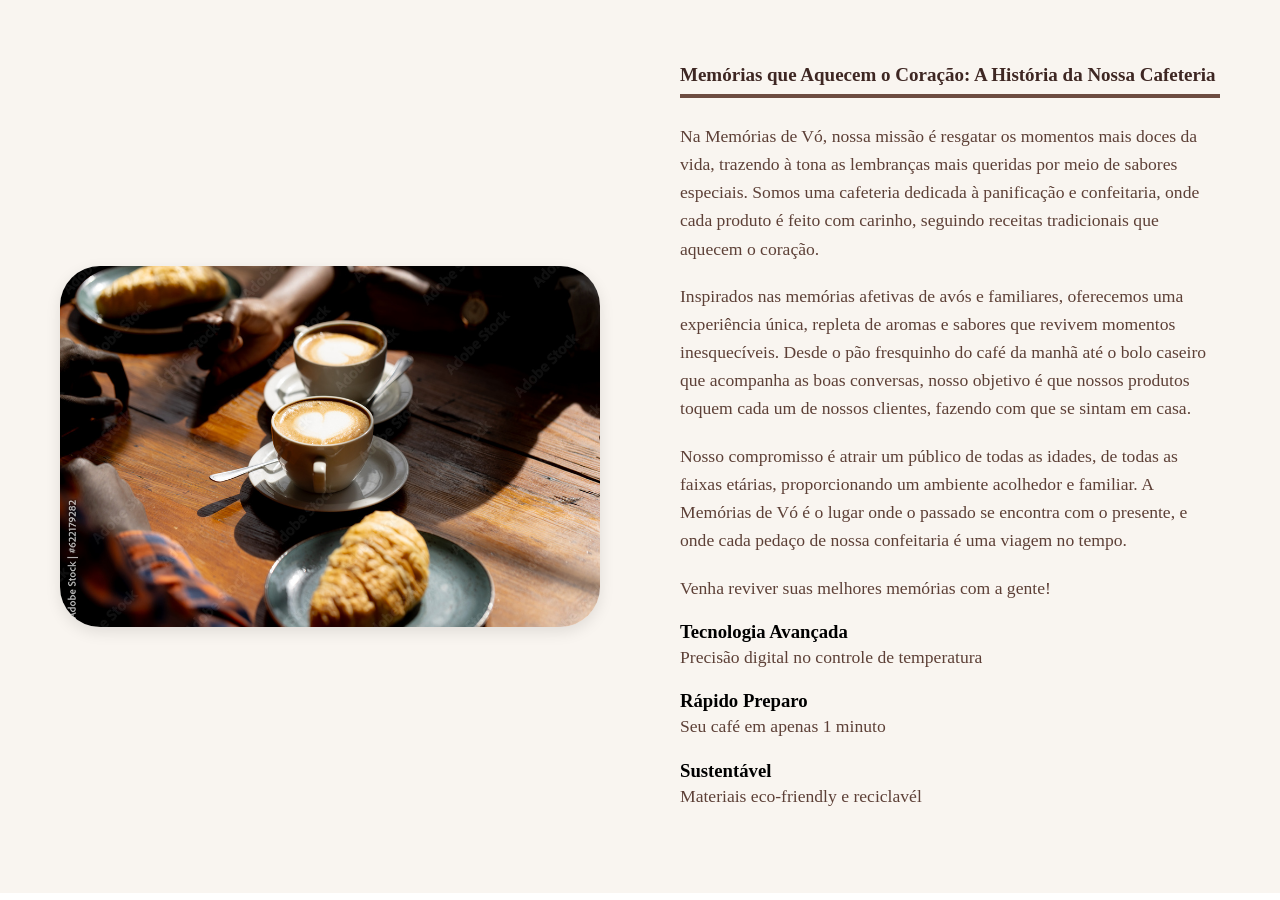
==== sobre.html @ 6e7ff7e7 "primeira alteração" ====
<!DOCTYPE html>
<html lang="pt-br">
<head>
    <meta charset="UTF-8">
    <meta name="viewport" content="width=device-width, initial-scale=1.0">
    <title>Document</title>
    <link rel="stylesheet" href="./sobre.css">
</head>
<body>
    <section class="sobre">
        <div class="sobre-container">
            <div class="sobre-conteudo">
                <h2>Memórias que Aquecem o Coração: A História da Nossa Cafeteria</h2>
                <p>
                    Na Memórias de Vó, nossa missão é resgatar os momentos mais doces da vida, trazendo à tona as lembranças mais queridas por meio de sabores especiais.
                    Somos uma cafeteria dedicada à panificação e confeitaria, onde cada produto é feito com carinho, seguindo receitas tradicionais que aquecem o coração.
                </p>
                <p>
                    Inspirados nas memórias afetivas de avós e familiares, oferecemos uma experiência única, repleta de aromas e sabores que revivem momentos inesquecíveis. 
                    Desde o pão fresquinho do café da manhã até o bolo caseiro que acompanha as boas conversas, nosso objetivo é que nossos produtos toquem cada um de nossos clientes, fazendo com que se sintam em casa.
                </p>
                <p>
                    Nosso compromisso é atrair um público de todas as idades, de todas as faixas etárias, proporcionando um ambiente acolhedor e familiar.
                    A Memórias de Vó é o lugar onde o passado se encontra com o presente, e onde cada pedaço de nossa confeitaria é uma viagem no tempo. 
                </p>
                <p>
                    Venha reviver suas melhores memórias com a gente!
                </p>
                <div class="destaque">
                    <div class="destaque-item">
                        <div class="destaque-icone"></div>
                        <h3>Tecnologia Avançada</h3>
                        <p>Precisão digital no controle de temperatura</p>
                        <div class="destaque-icone"></div>
                        <h3>Rápido Preparo</h3>
                        <p>Seu café em apenas 1 minuto</p>
                        <div class="destaque-icone"></div>
                        <h3>Sustentável</h3>
                        <p>Materiais eco-friendly e reciclavél</p>
                    </div>
                </div>
            </div>
            <div class="sobre-imagem">
                <img src="./assets/img/foto3.jpg" alt="" class="imagem">
            </div>
        </div>
    </section>
</body>
</html>
---- sobre.css ----
* {
    margin: 0;
    padding: 0;
    border: 0;
    box-sizing: border-box; 
}

.sobre {
    /* Cor de fundo suave */
    background-color: #f9f5f0;
    padding: 4rem 0; 
}

.sobre-container {
    max-width: 1200px;
    margin: 0 auto;
    padding: 0 20px;
    display: flex;
    flex-wrap: wrap; /* Para quebrar o texto em multiplas linhas */
    align-items: center;
    gap: 3rem;
}

.sobre-conteudo {
    flex: 1; /* Para preencher o texto no espaço do container */
    min-width: 300px;
    order: 2; /* texto vai para a direita para aparecer depois da imagem */
}

.sobre-imagem {
    flex: 1;
    min-width: 300px;
    margin-right: 2rem;
    order: 1; /* Imagem vai para a esquerda para aparecer antes do texto */
    border-radius: 40px;
    overflow: hidden;
    box-shadow: 0 5px 15px rgba(0,0,0,0.1); 
}

.sobre h2 {
    /* Cor marrom escuro */
    color: #3e2723;
    font-size: 19px;
    margin-bottom: 1.5rem;
    position: relative;
}

/* Barra decorativa sob o título */
.sobre h2::after {
    content: '';
    display: block;
    width: 540px;
    height: 4px;
    background-color: #6d4c41;
    margin-top: 0.5rem;
}

.sobre p {
    color: #5d4037;
    line-height: 1.6;
    margin-bottom: 1.2rem;
    font-size: 1.1rem;
}

.sobre-imagem img {
    width: 100%;
    height: auto;
    display: block; /* Para a imagem ocupar a largura total da div */
    transition: transform 0.3s ease;
}

/* Evento de zoom na imagem */
.sobre-imagem:hover img {
    transform: scale(1.03);
}

.detaques {
    display: grid;
    grid-template-columns: repeat(auto-fit), minmax(200px, 1fr);
    gap: 1rem;
    margin-top: 2rem;
}

/* Responsividade do site */
@media (max-width: 768px) {
    .sobre-container {
        flex-direction: column;
    }

    .sobre-conteudo, .sobre-imagem {
        order: initial; /* Reseta a ordem para o fluxo normal */
        min-width: 100%;
    }

    .sobre h2 {
        font-size: 2rem;
    }
}
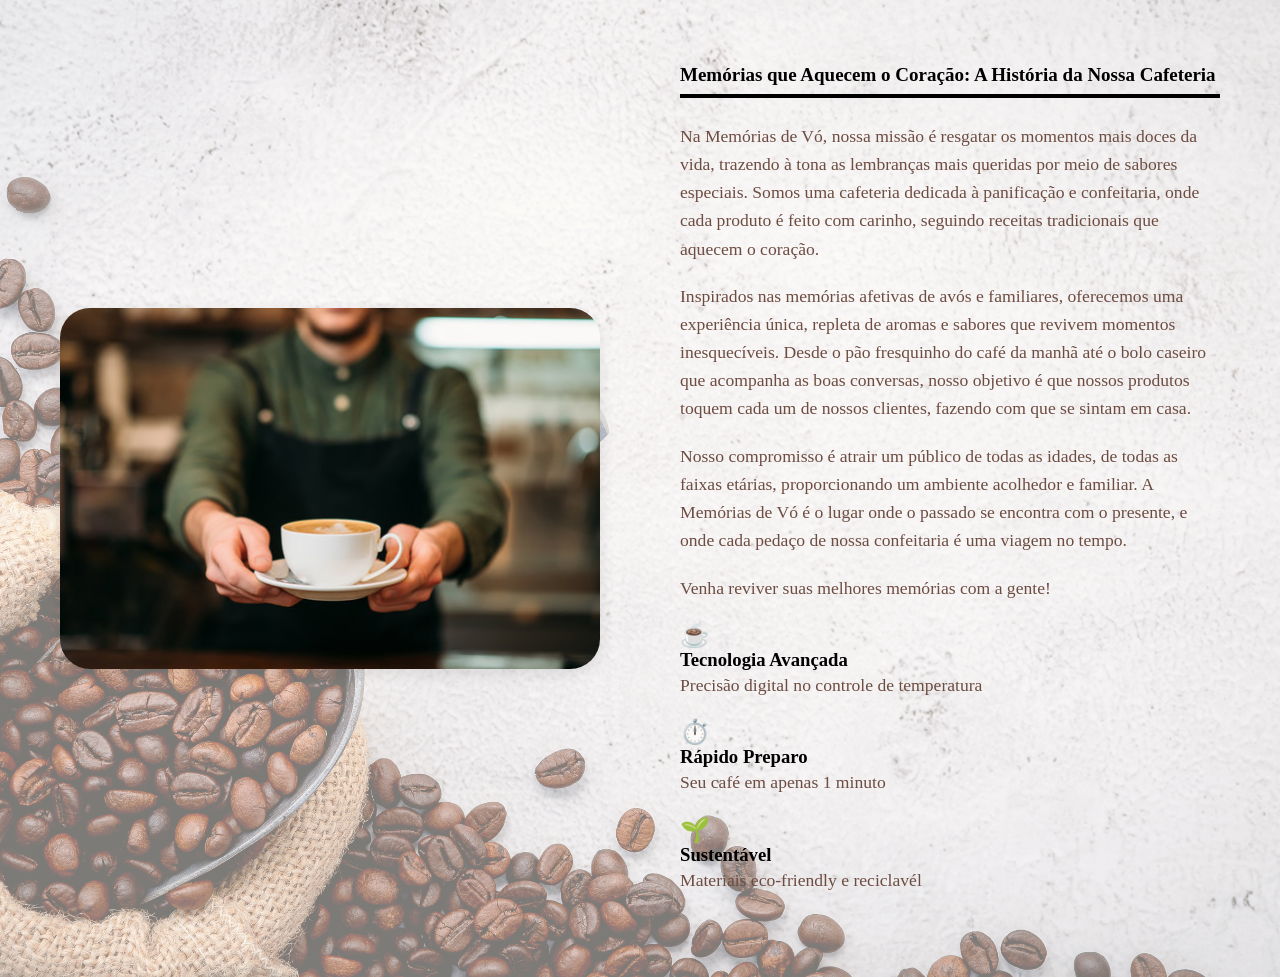
==== commit 62cec637: "alterações do codigo" ====
--- a/sobre.html
+++ b/sobre.html
@@ -28,20 +28,20 @@
                 </p>
                 <div class="destaque">
                     <div class="destaque-item">
-                        <div class="destaque-icone"></div>
+                        <div class="destaque-icone">☕</div>
                         <h3>Tecnologia Avançada</h3>
                         <p>Precisão digital no controle de temperatura</p>
-                        <div class="destaque-icone"></div>
+                        <div class="destaque-icone">⏱️</div>
                         <h3>Rápido Preparo</h3>
                         <p>Seu café em apenas 1 minuto</p>
-                        <div class="destaque-icone"></div>
+                        <div class="destaque-icone">🌱</div>
                         <h3>Sustentável</h3>
                         <p>Materiais eco-friendly e reciclavél</p>
                     </div>
                 </div>
             </div>
             <div class="sobre-imagem">
-                <img src="./assets/img/foto3.jpg" alt="" class="imagem">
+                <img src="./assets/img/imagem-para-pagina.jpg" alt="" class="imagem">
             </div>
         </div>
     </section>
--- a/sobre.css
+++ b/sobre.css
@@ -6,9 +6,24 @@
 }
 
 .sobre {
-    /* Cor de fundo suave */
-    background-color: #f9f5f0;
-    padding: 4rem 0; 
+    background-image: url(./assets/img/imagem-para-background.jpg);
+    background-size: cover; /* Para preencher todo o espaço e manter proporções */
+    background-position: center;
+    background-repeat: no-repeat;
+    background-color: #f9f5f0; /* Caso a imagem de fundo não carregue */
+    padding: 4rem 0;
+    position: relative;
+}
+
+/* Melhorar a legibilidade do texto */
+.sobre::before {
+    content: "";
+    position: absolute;
+    top: 0;
+    left: 0;
+    width: 100%;
+    height: 100%;
+    background-color: rgba(249, 245, 240, 0.5); /* Cor de fundo com transparência */
 }
 
 .sobre-container {
@@ -19,27 +34,28 @@
     flex-wrap: wrap; /* Para quebrar o texto em multiplas linhas */
     align-items: center;
     gap: 3rem;
+    position: relative;
+    z-index: 1;
 }
 
 .sobre-conteudo {
     flex: 1; /* Para preencher o texto no espaço do container */
     min-width: 300px;
-    order: 2; /* texto vai para a direita para aparecer depois da imagem */
+    order: 2; /* Texto vai para a direita para aparecer depois da imagem */
 }
 
 .sobre-imagem {
-    flex: 1;
+    flex: 1; /* Para a imagem preencher por igual o espaço do container */
     min-width: 300px;
     margin-right: 2rem;
     order: 1; /* Imagem vai para a esquerda para aparecer antes do texto */
-    border-radius: 40px;
+    border-radius: 30px;
     overflow: hidden;
     box-shadow: 0 5px 15px rgba(0,0,0,0.1); 
 }
 
 .sobre h2 {
-    /* Cor marrom escuro */
-    color: #3e2723;
+    color: #000;
     font-size: 19px;
     margin-bottom: 1.5rem;
     position: relative;
@@ -49,14 +65,15 @@
 .sobre h2::after {
     content: '';
     display: block;
-    width: 540px;
+    width: 100%;
+    max-width: 540px;
     height: 4px;
-    background-color: #6d4c41;
+    background-color: #000;
     margin-top: 0.5rem;
 }
 
 .sobre p {
-    color: #5d4037;
+    color: #6d4c41;
     line-height: 1.6;
     margin-bottom: 1.2rem;
     font-size: 1.1rem;
@@ -74,25 +91,43 @@
     transform: scale(1.03);
 }
 
-.detaques {
-    display: grid;
-    grid-template-columns: repeat(auto-fit), minmax(200px, 1fr);
-    gap: 1rem;
-    margin-top: 2rem;
+/* Formatação da seção de destaques */
+.detaques,h3 {
+    display: flex;
+    flex-wrap: wrap;
+    gap: 1px;
+    color: #000;
+}
+
+.destaque-item {
+    flex: 1;
+    min-width: 150px;
+}
+
+.destaque-icone {
+    font-size: 1.5rem;
 }
 
 /* Responsividade do site */
 @media (max-width: 768px) {
+    .sobre {
+        padding: 2rem 0;
+        background-attachment: scroll;
+    }
     .sobre-container {
-        flex-direction: column;
+        gap: 1.5rem;
     }
 
-    .sobre-conteudo, .sobre-imagem {
-        order: initial; /* Reseta a ordem para o fluxo normal */
-        min-width: 100%;
+    .sobre-imagem {
+        margin-right: 0;
+        margin-bottom: 1.5rem;
     }
 
     .sobre h2 {
-        font-size: 2rem;
+        font-size: 1.5rem;
     }
-}+
+    .sobre p {
+        font-size: 1rem;
+    }
+}
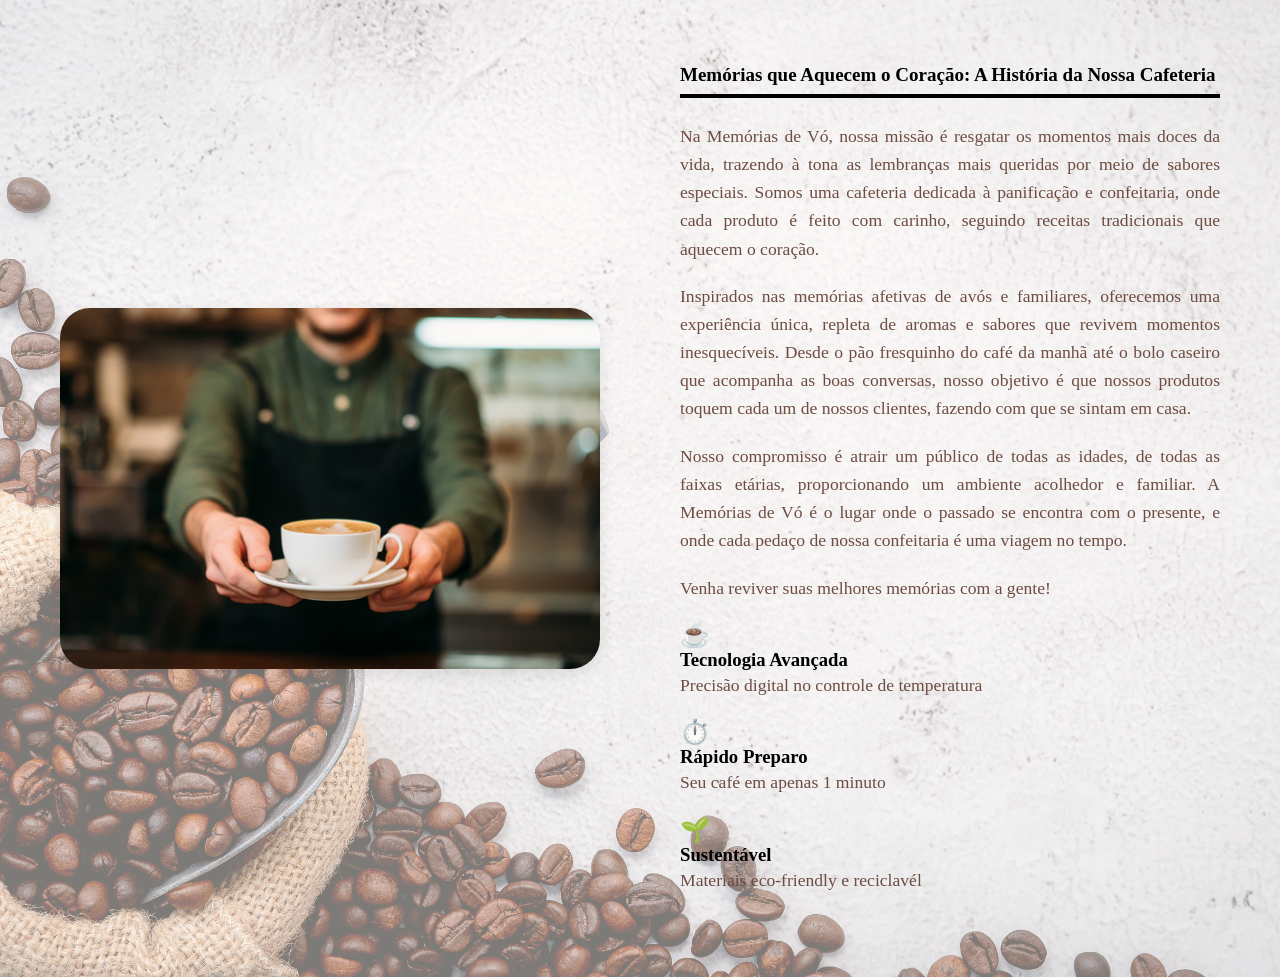
==== commit 2bd3e207: "implementando o javaScript" ====
--- a/sobre.html
+++ b/sobre.html
@@ -34,7 +34,7 @@
                         <div class="destaque-icone">⏱️</div>
                         <h3>Rápido Preparo</h3>
                         <p>Seu café em apenas 1 minuto</p>
-                        <div class="destaque-icone">🌱</div>
+                        <div class="destaque-icone">🌱</div>        
                         <h3>Sustentável</h3>
                         <p>Materiais eco-friendly e reciclavél</p>
                     </div>
@@ -45,5 +45,6 @@
             </div>
         </div>
     </section>
+    <script src="./assets/js/sobre.js"></script>
 </body>
 </html>
--- a/sobre.css
+++ b/sobre.css
@@ -77,6 +77,7 @@
     line-height: 1.6;
     margin-bottom: 1.2rem;
     font-size: 1.1rem;
+    text-align: justify;
 }
 
 .sobre-imagem img {
@@ -84,6 +85,8 @@
     height: auto;
     display: block; /* Para a imagem ocupar a largura total da div */
     transition: transform 0.3s ease;
+    opacity: 0;
+    transition: opacity 1s ease;
 }
 
 /* Evento de zoom na imagem */
@@ -102,6 +105,7 @@
 .destaque-item {
     flex: 1;
     min-width: 150px;
+    transition: transform 0.3s ease;
 }
 
 .destaque-icone {
